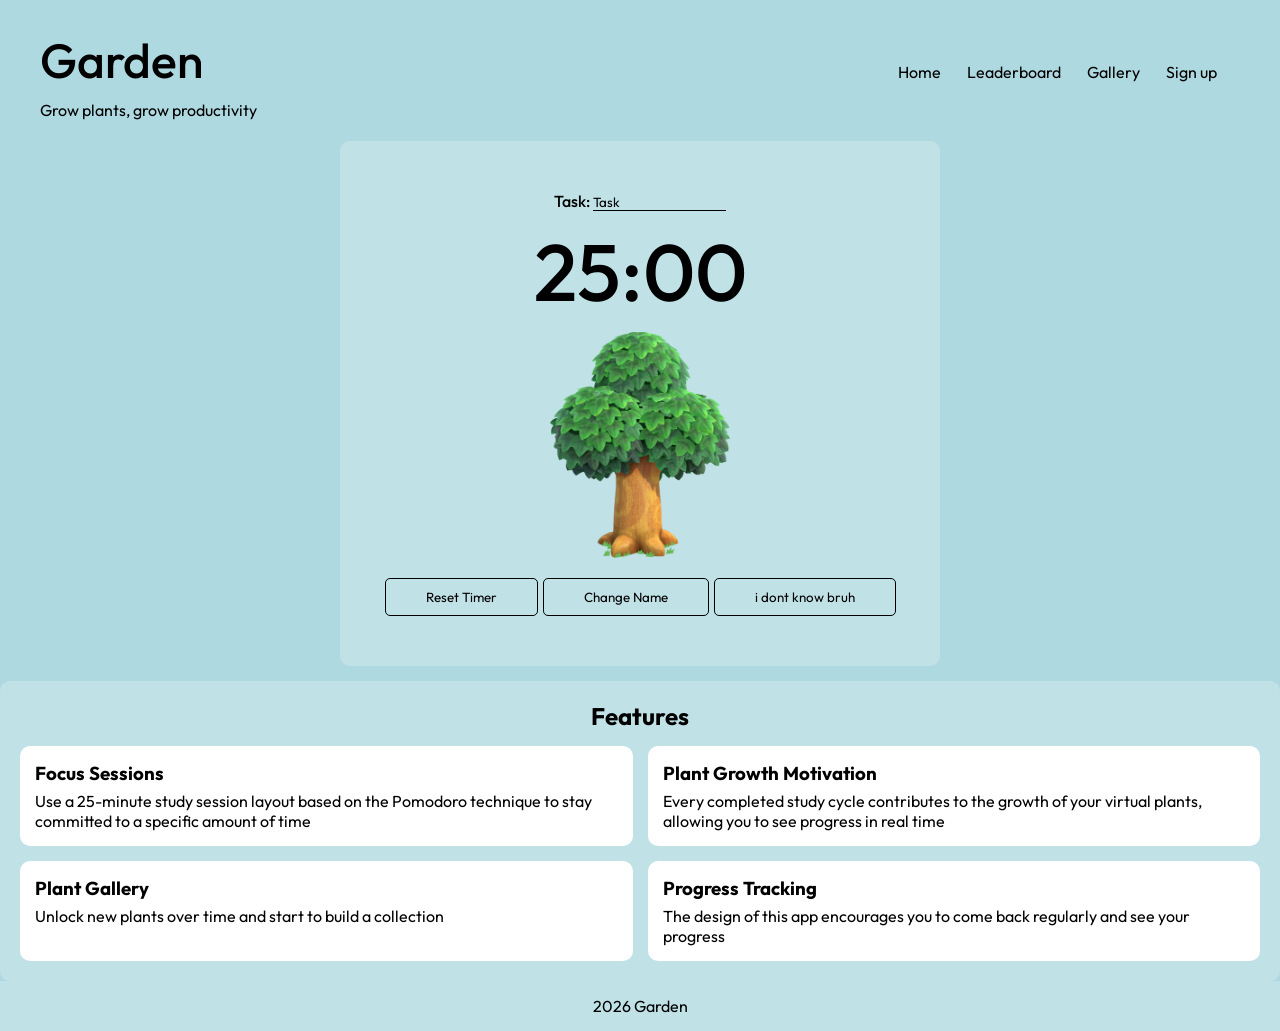
==== garden/index.html @ b8020e25 "cleaning up html and css" ====
<!DOCTYPE html>
<html lang="en">
<head>
    <title>Garden | Home</title>
    <meta charset="utf-8">
    <meta name="viewport" content="width=device-width, initial-scale=1.0">
    <link rel="stylesheet" href="./styles/index.css">
    <link rel="stylesheet" href="./styles/headerfooter.css">
    <script src="./scripts/index.js" async></script>
</head>
<body>
    <header>
        <div id="title-tagline">
            <h1>Garden</h1>
            <p>Grow plants, grow productivity</p>
        </div>

        <nav aria-label="main">
            <a href="index.html">Home</a>
            <a href="./leaderboard.html">Leaderboard</a>
            <a href="./gallery.html">Gallery</a>
            <a href="./signup.html">Sign up</a>
        </nav>
    </header>

    <main>
        <section id="timer-box">
            <!-- tree will be swapped out -->
            <label for="task-input">Task: 
                <input name="task-input" id="task-input" value="Task" placeholder="Task">
            </label>
            <p id="timer">25:00</p>
            <img src="./images/tree-placeholder.png" alt="Illustration of a tree representing plant growth">
            <p id="tree-name"></p> <!-- will be filled with task name -->

            <div id="timer-buttons">
                <button id="reset-button">Reset Timer</button> <!-- add disclaimer that youll lose progress? -->
                <button id="change-name-button">Change Name</button>
                <button id="idk">i dont know bruh</button>
            </div>
        </section>

        <section id="features">
            <h2>Features</h2>
            <div id="features-grid">
                <div class="indiv-feature">
                    <h3>Focus Sessions</h3>
                    <p>
                        Use a 25-minute study session layout based on the Pomodoro technique
                        to stay committed to a specific amount of time
                    </p>
                </div>

                <div class="indiv-feature">
                    <h3>Plant Growth Motivation</h3>
                    <p>
                        Every completed study cycle contributes to the growth of your virtual plants,
                        allowing you to see progress in real time
                    </p>
                </div>

                <div class="indiv-feature">
                    <h3>Plant Gallery</h3>
                    <p>
                        Unlock new plants over time and start to build a collection
                    </p>
                </div>

                <div class="indiv-feature">
                    <h3>Progress Tracking</h3>
                    <p>
                        The design of this app encourages you to come back regularly and see your progress
                    </p>
                </div>
            </div>
        </section>

        <!-- shorten, put near features
        <section id="about_app">
            <h2>Why This App Matters</h2>
            <p>
                Many people lose motivation, especially students when trying to stay on task with long assignments.
                Regular timers feel boring and repetitive — this is a new way to visualize your actual goals and growth.
            </p>
        </section>
        -->
    </main>

    <footer>
        <p>2026 Garden</p>
    </footer>
</body>
</html>
---- garden/styles/index.css ----
@import url('https://fonts.googleapis.com/css2?family=Outfit:wght@100..900&display=swap');

* {
    box-sizing: border-box;
    font-family: Outfit, sans-serif;
    padding: 0;
    margin: 0;
}

html {
    background-color: #aed9e0;
}

body {
    margin: 0;
    font-size: 16px;
}

main {
    display: flex;
    flex-direction: column;
    align-items: center;
    width: 100%;
}

section {
    padding: 20px;
    margin-bottom: 20px;
    border-radius: 10px;
}

h2 {
    text-align: center;
    font-size: 1.5rem;
    margin-bottom: 10px;
}

#about_app p {
    text-align: center;
}

#timer-box {
    text-align: center;
    padding: 50px 15px;
    background-color: #C0E2E7;
    width: 600px;
    margin: 0 auto;
    font-weight: 500;

    display: flex;
    flex-direction: column;
    align-items: center;
    row-gap: 10px;
    margin-bottom: 15px;
}

#task-input{
    background: transparent;
    border: none;
    border-bottom: black 1px solid;
    width: 10em;
    
    &:focus{
        outline: none;
    }
}

#timer {
    font-size: 5rem;
    cursor: pointer;
    text-align: center;
}

img {
    display: block;
    width: 180px;
}

#timer-buttons{
    display: flex;
    justify-content: space-around;
    column-gap: 5px;
}

#timer-buttons button{
    background: none;
    border: 1px black solid;
    padding: 10px 40px;
    border-radius: 5px;
    &:hover{
        cursor: pointer;
        transform: scale(1.01);
    }
}

#features {
    background-color: #C0E2E7;
    margin: 0;
}

#features-grid {
    display: grid;
    grid-template-columns: 1fr 1fr;
    gap: 15px;
    margin-top: 15px;
}

.indiv-feature {
    padding: 15px;
    border-radius: 10px;
    background-color: white;
}

.indiv-feature h3 {
    margin-bottom: 6px;
}

a:hover {
    text-decoration: underline;
}

/*#Tablet*/
@media (max-width: 768px) {
    #features-grid {
        grid-template-columns: 1fr;
    }
}

/*Phone*/
@media (max-width: 480px) {
    #timer {
        font-size: 2rem;
    }

    #timer-box {
        width: 250px;
    }

    #timer-buttons{
        width: 200px;
        flex-direction: column;
        align-items: center;
        row-gap: 5px;
    }

    #timer-buttons button{
        padding: 10px;
        width: 100%;
    }

    img {
        width: 55%;
    }

    h2 {
        font-size: 1.2rem;
    }
}
---- garden/styles/headerfooter.css ----
header{ 
    display: flex;
    justify-content: space-between;
    align-items: baseline;
    padding: 20px 40px;
}

header h1 {
    font-size: 3rem;
    margin: 10px 0;
    font-weight: 500;
}

header p {
    margin: 0;
}

nav {
    text-align: center;
    padding: 15px;
    margin-bottom: 20px;
    display: flex;
    justify-content: center;
    flex-wrap: wrap;
    gap: 10px;
}

nav a {
    text-decoration: none;
    color: inherit;
    padding: 4px 8px;
}

footer{
    background-color: #C0E2E7;
    width: 100%;
    margin: 0;
    text-align: center;
    /* background-color: #f0efeb; */
    padding: 15px;
    align-self: flex-end;
}

/* phone */
@media (max-width: 480px) {
    header{
        flex-direction: column;
        align-items: center;
    }
    #title-tagline{
        text-align: center;
    }

    header h1 {
        font-size: 1.5rem;
    }

    nav {
        flex-direction: row;
        align-items: center;
        gap: 6px;
        font-size: 0.75rem;
    }
}
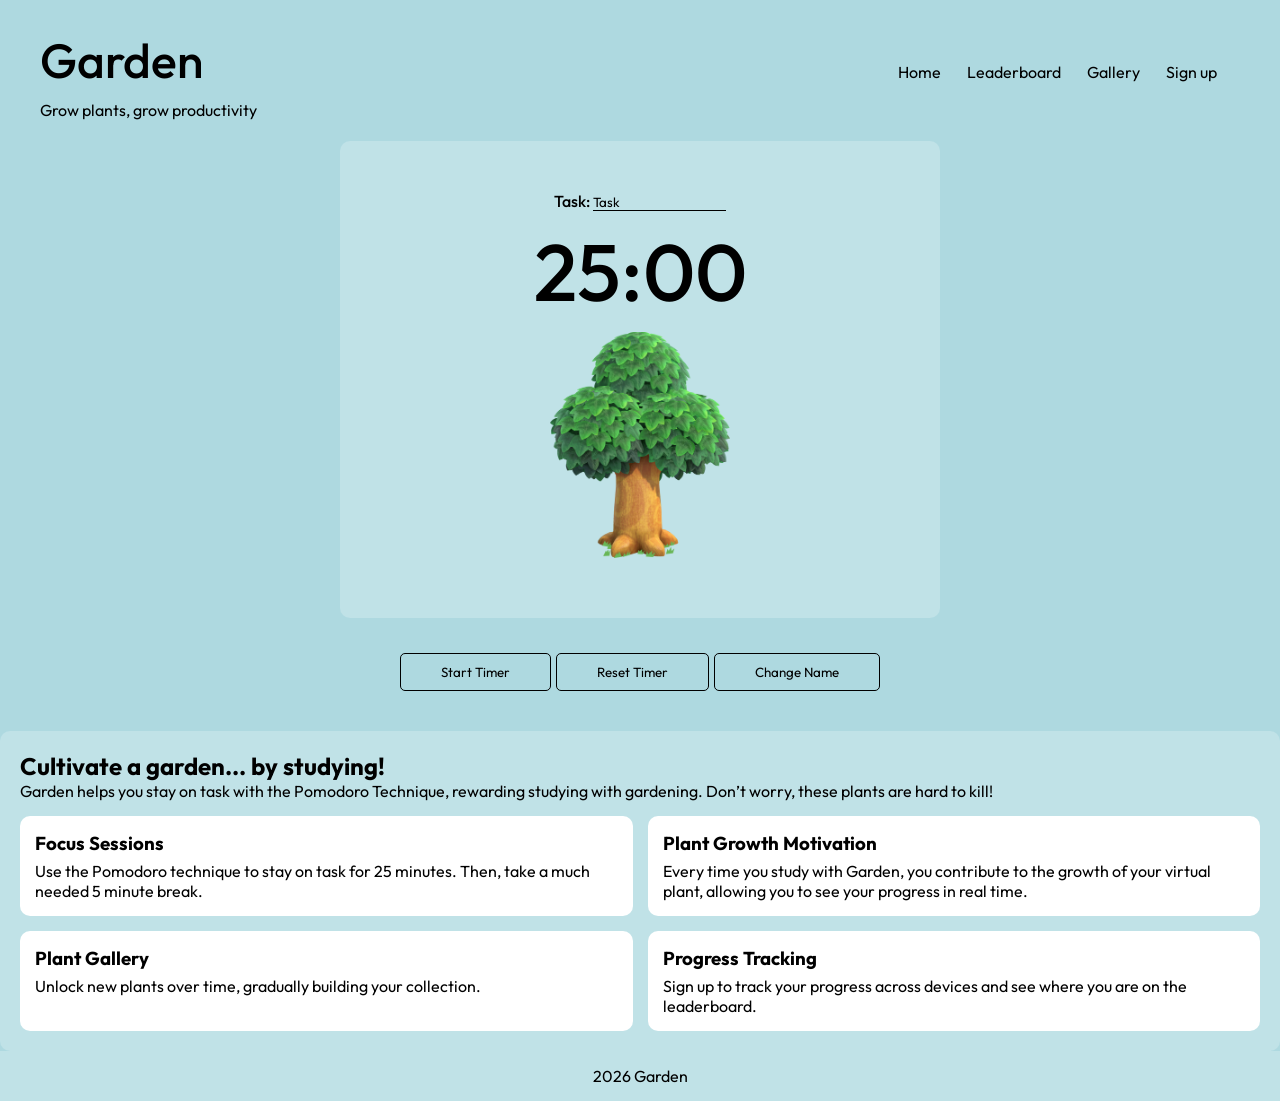
==== commit e6b9df56: "actual timer fix." ====
--- a/garden/index.html
+++ b/garden/index.html
@@ -32,50 +32,52 @@
             <p id="timer">25:00</p>
             <img src="./images/tree-placeholder.png" alt="Illustration of a tree representing plant growth">
             <p id="tree-name"></p> <!-- will be filled with task name -->
-
-            <div id="timer-buttons">
-                <button id="reset-button">Reset Timer</button> <!-- add disclaimer that youll lose progress? -->
-                <button id="change-name-button">Change Name</button>
-                <button id="idk">i dont know bruh</button>
-            </div>
+        </section>
+        <section id="timer-buttons">
+            <button id="start-button">Start Timer</button>
+            <button id="reset-button">Reset Timer</button> <!-- add disclaimer that youll lose progress? -->
+            <button id="change-name-button">Change Name</button>
         </section>
 
         <section id="features">
-            <h2>Features</h2>
+            <h1>Cultivate a garden... by studying!</h1>
+            <p>Garden helps you stay on task with the Pomodoro Technique, rewarding studying 
+                with gardening. Don’t worry, these plants are hard to kill!
+            </p>
             <div id="features-grid">
                 <div class="indiv-feature">
                     <h3>Focus Sessions</h3>
                     <p>
-                        Use a 25-minute study session layout based on the Pomodoro technique
-                        to stay committed to a specific amount of time
+                        Use the Pomodoro technique to stay on task for 25 minutes. Then, take a 
+                        much needed 5 minute break.
                     </p>
                 </div>
 
                 <div class="indiv-feature">
                     <h3>Plant Growth Motivation</h3>
                     <p>
-                        Every completed study cycle contributes to the growth of your virtual plants,
-                        allowing you to see progress in real time
+                        Every time you study with Garden, you contribute to the growth 
+                        of your virtual plant, allowing you to see your progress in real time.
                     </p>
                 </div>
 
                 <div class="indiv-feature">
                     <h3>Plant Gallery</h3>
                     <p>
-                        Unlock new plants over time and start to build a collection
+                        Unlock new plants over time, gradually building your collection.
                     </p>
                 </div>
 
                 <div class="indiv-feature">
                     <h3>Progress Tracking</h3>
                     <p>
-                        The design of this app encourages you to come back regularly and see your progress
+                        Sign up to track your progress across devices and 
+                        see where you are on the leaderboard.
                     </p>
                 </div>
             </div>
         </section>
-
-        <!-- shorten, put near features
+        <!-- shorten + put near features or just remove
         <section id="about_app">
             <h2>Why This App Matters</h2>
             <p>
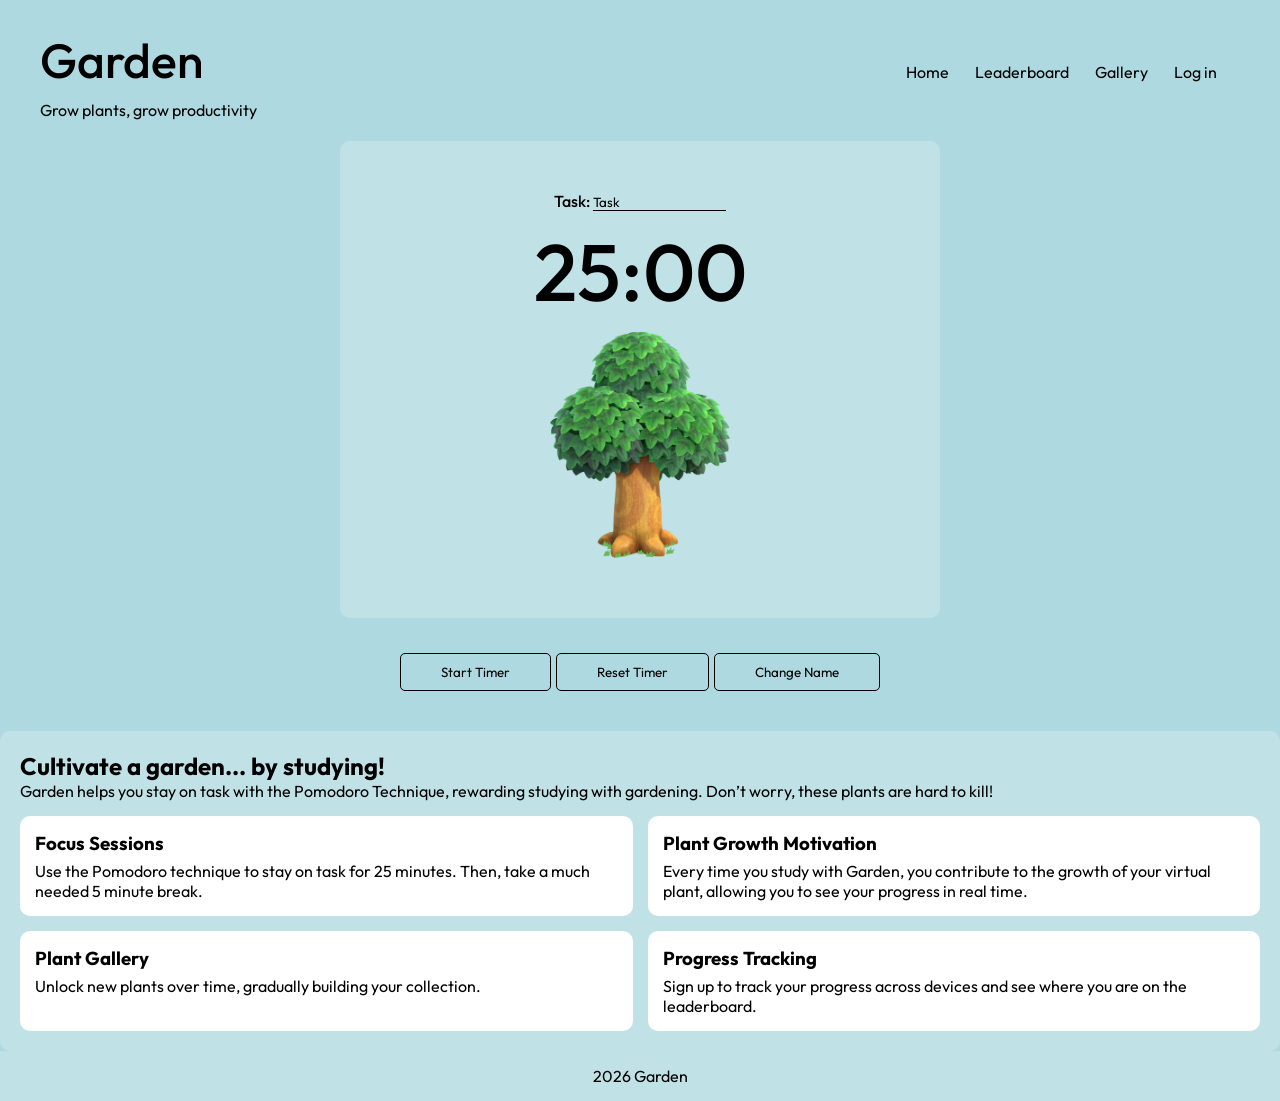
==== commit 713e5843: "finish signup page, login page, logout js" ====
--- a/garden/index.html
+++ b/garden/index.html
@@ -6,7 +6,6 @@
     <meta name="viewport" content="width=device-width, initial-scale=1.0">
     <link rel="stylesheet" href="./styles/index.css">
     <link rel="stylesheet" href="./styles/headerfooter.css">
-    <script src="./scripts/index.js" async></script>
 </head>
 <body>
     <header>
@@ -19,7 +18,7 @@
             <a href="index.html">Home</a>
             <a href="./leaderboard.html">Leaderboard</a>
             <a href="./gallery.html">Gallery</a>
-            <a href="./signup.html">Sign up</a>
+            <a id="greet" href="./login.html"></a>
         </nav>
     </header>
 
@@ -77,19 +76,12 @@
                 </div>
             </div>
         </section>
-        <!-- shorten + put near features or just remove
-        <section id="about_app">
-            <h2>Why This App Matters</h2>
-            <p>
-                Many people lose motivation, especially students when trying to stay on task with long assignments.
-                Regular timers feel boring and repetitive — this is a new way to visualize your actual goals and growth.
-            </p>
-        </section>
-        -->
     </main>
 
     <footer>
         <p>2026 Garden</p>
     </footer>
+    <script src="./scripts/index.js"></script>
+    <script src="./scripts/logout.js"></script>
 </body>
 </html>
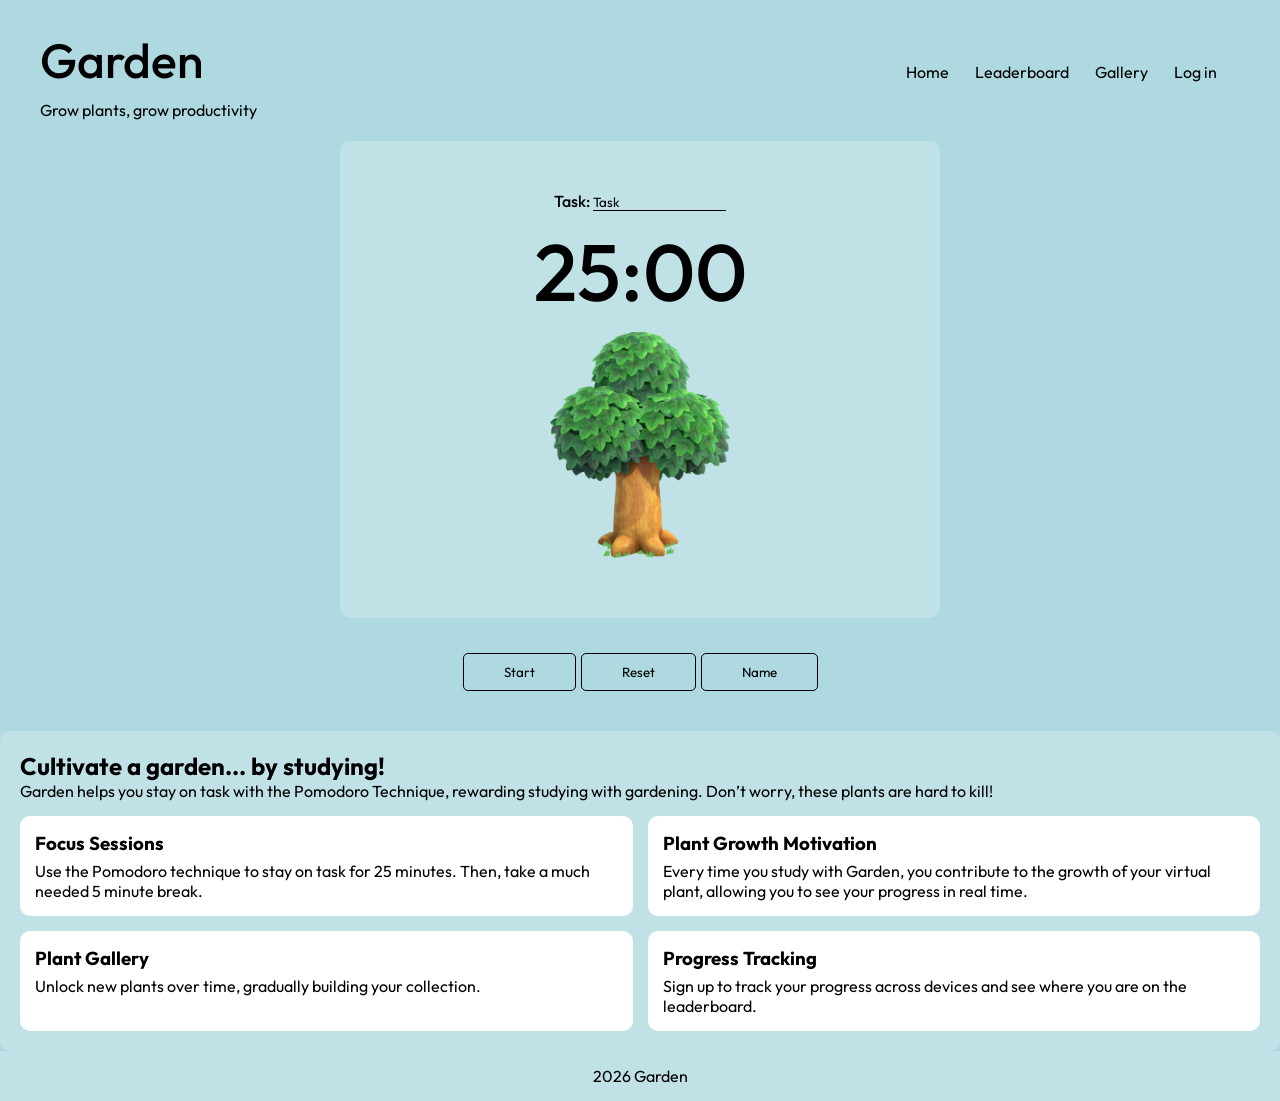
==== commit 923b764b: "add js for pomodoro timer sessions" ====
--- a/garden/index.html
+++ b/garden/index.html
@@ -33,9 +33,9 @@
             <p id="tree-name"></p> <!-- will be filled with task name -->
         </section>
         <section id="timer-buttons">
-            <button id="start-button">Start Timer</button>
-            <button id="reset-button">Reset Timer</button> <!-- add disclaimer that youll lose progress? -->
-            <button id="change-name-button">Change Name</button>
+            <button id="start-button">Start</button>
+            <button id="reset-button">Reset</button> <!-- add disclaimer that youll lose progress? -->
+            <button id="change-name-button">Name</button>
         </section>
 
         <section id="features">
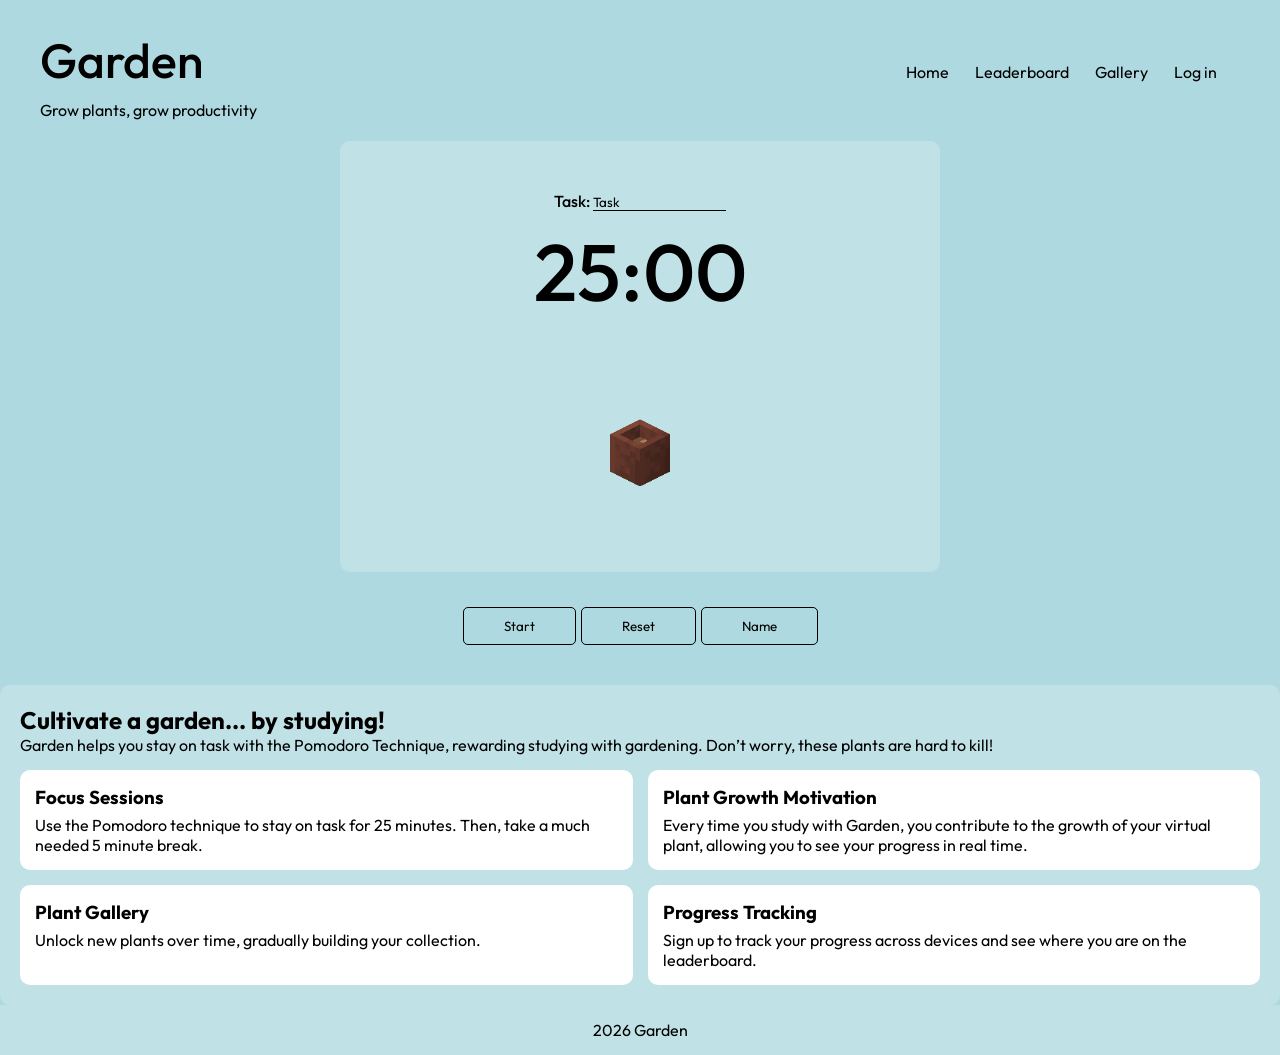
==== commit a03e50cb: "update gallery images, add js to populate gallery" ====
--- a/garden/index.html
+++ b/garden/index.html
@@ -24,12 +24,11 @@
 
     <main>
         <section id="timer-box">
-            <!-- tree will be swapped out -->
             <label for="task-input">Task: 
                 <input name="task-input" id="task-input" value="Task" placeholder="Task">
             </label>
             <p id="timer">25:00</p>
-            <img src="./images/tree-placeholder.png" alt="Illustration of a tree representing plant growth">
+            <img src="./images/flowerpot.png" alt="An empty Minecraft flowerpot">
             <p id="tree-name"></p> <!-- will be filled with task name -->
         </section>
         <section id="timer-buttons">
--- a/garden/styles/index.css
+++ b/garden/styles/index.css
@@ -128,31 +128,61 @@
 
 /*Phone*/
 @media (max-width: 480px) {
+    main {
+        padding: 0 15px;
+    }
+
+
+    h1{
+        font-size: 1.8rem;
+        margin-bottom: 2px;
+    }
+
     #timer {
-        font-size: 2rem;
+        font-size: 3.5rem;
+    }
+
+    #features h1{
+        font-size: 1.2rem;     
+        line-height: 1.2;
+        margin-bottom: 8px;
+    }
+
+    #features h3{
+        font-size: 1.05rem;
+        margin-bottom: 4px;
+        text-align: left;
+    }
+
+    #features p{
+        font-size: 0.85rem;   
+        line-height: 1.4;
+        margin-bottom: 20px;
     }
 
     #timer-box {
-        width: 250px;
+        width: 280px;
+        padding: 30px 10px;
     }
 
     #timer-buttons{
-        width: 200px;
+        width: 100%;
         flex-direction: column;
         align-items: center;
-        row-gap: 5px;
+        row-gap: 10px;
     }
 
     #timer-buttons button{
-        padding: 10px;
+        padding: 12px;
         width: 100%;
     }
 
     img {
-        width: 55%;
+        width: 65%;
+        margin: 0 auto;
     }
 
     h2 {
-        font-size: 1.2rem;
+        font-size: 1.1rem;
     }
 }
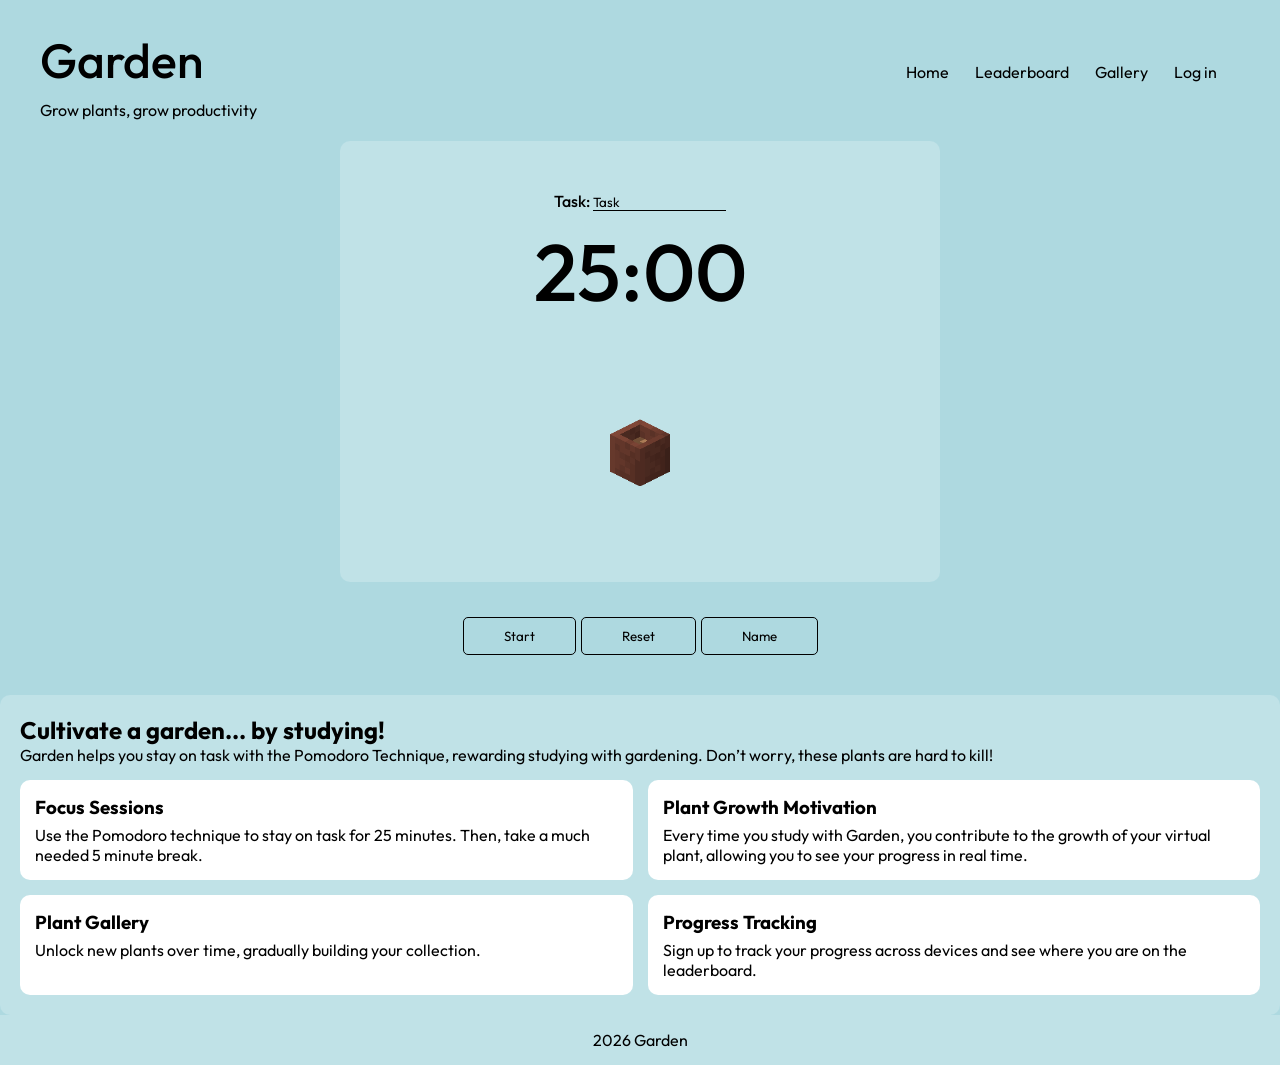
==== commit f2f41639: "add reminder/motivational text, gallery blur" ====
--- a/garden/index.html
+++ b/garden/index.html
@@ -28,8 +28,9 @@
                 <input name="task-input" id="task-input" value="Task" placeholder="Task">
             </label>
             <p id="timer">25:00</p>
-            <img src="./images/flowerpot.png" alt="An empty Minecraft flowerpot">
+            <img id="flower" src="./images/flowerpot.png" alt="An empty Minecraft flowerpot">
             <p id="tree-name"></p> <!-- will be filled with task name -->
+            <p id="motivational-text"></p>
         </section>
         <section id="timer-buttons">
             <button id="start-button">Start</button>
--- a/garden/styles/index.css
+++ b/garden/styles/index.css
@@ -76,6 +76,10 @@
     width: 180px;
 }
 
+#tree-name{
+    font-size: 2rem;
+}
+
 #timer-buttons{
     display: flex;
     justify-content: space-around;
@@ -142,6 +146,14 @@
         font-size: 3.5rem;
     }
 
+    #tree-name{
+        font-size: 1.5rem;
+    }
+
+    #mode{
+        font-size: 0.75rem;
+    }
+
     #features h1{
         font-size: 1.2rem;     
         line-height: 1.2;
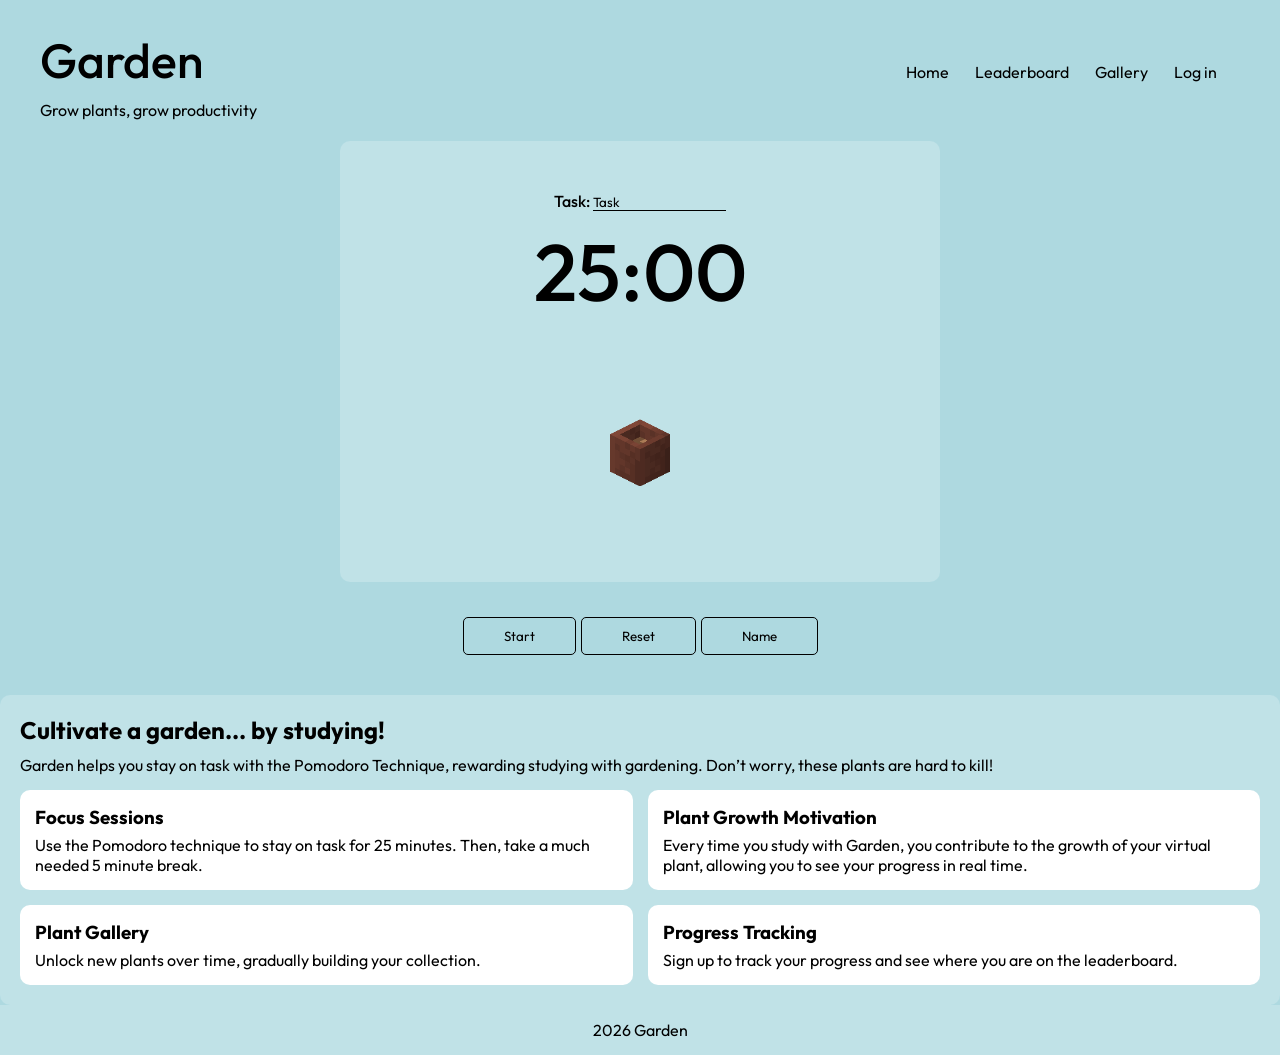
==== commit ce2bee60: "final edits and html verification" ====
--- a/garden/index.html
+++ b/garden/index.html
@@ -39,7 +39,7 @@
         </section>
 
         <section id="features">
-            <h1>Cultivate a garden... by studying!</h1>
+            <h2>Cultivate a garden... by studying!</h2>
             <p>Garden helps you stay on task with the Pomodoro Technique, rewarding studying 
                 with gardening. Don’t worry, these plants are hard to kill!
             </p>
@@ -70,7 +70,7 @@
                 <div class="indiv-feature">
                     <h3>Progress Tracking</h3>
                     <p>
-                        Sign up to track your progress across devices and 
+                        Sign up to track your progress and 
                         see where you are on the leaderboard.
                     </p>
                 </div>
--- a/garden/styles/index.css
+++ b/garden/styles/index.css
@@ -29,8 +29,8 @@
     border-radius: 10px;
 }
 
-h2 {
-    text-align: center;
+#features h2 {
+    text-align: left;
     font-size: 1.5rem;
     margin-bottom: 10px;
 }
@@ -154,7 +154,7 @@
         font-size: 0.75rem;
     }
 
-    #features h1{
+    #features h2{
         font-size: 1.2rem;     
         line-height: 1.2;
         margin-bottom: 8px;
